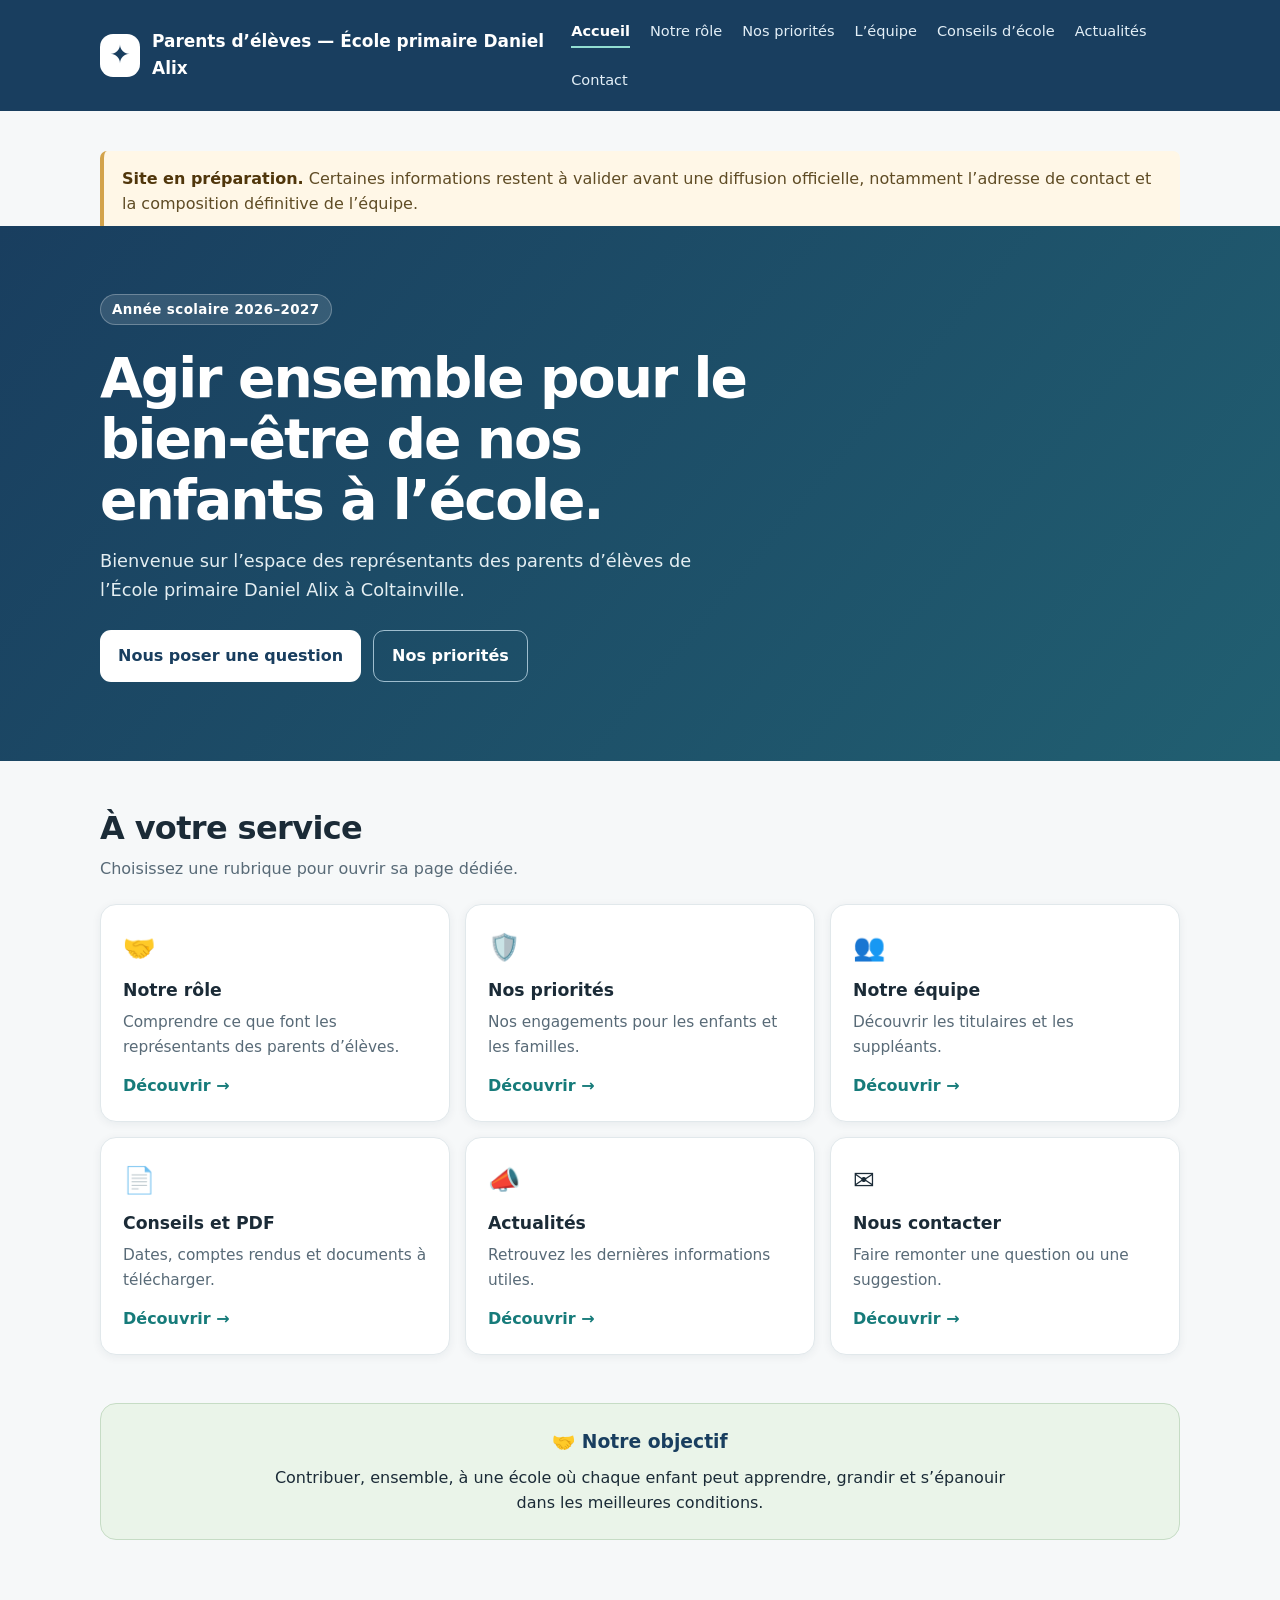
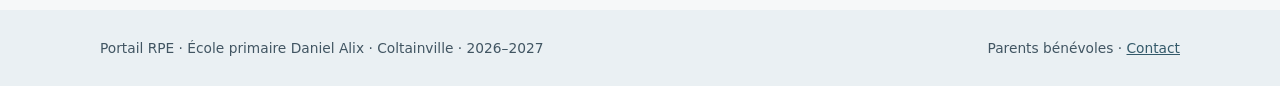
==== index.html @ e793947f "Add files via upload" ====
<!doctype html><html lang="fr"><head><meta charset="utf-8"><meta name="viewport" content="width=device-width, initial-scale=1"><meta name="theme-color" content="#193e5f"><title>Accueil | RPE École Daniel Alix – Coltainville</title><meta name="description" content="Portail des représentants des parents d’élèves"><link rel="stylesheet" href="style.css"></head><body><header class="sitehead"><div class="wrap top"><a href="index.html" class="brand"><span class="logo" aria-hidden="true">✦</span><span>Parents d’élèves <span id="school-title">— École Daniel Alix</span></span></a><nav class="nav" aria-label="Navigation principale"><a href="index.html" class="active" aria-current="page">Accueil</a><a href="role.html">Notre rôle</a><a href="priorites.html">Nos priorités</a><a href="equipe.html">L’équipe</a><a href="conseils.html">Conseils d’école</a><a href="actualites.html">Actualités</a><a href="contact.html">Contact</a></nav></div></header><main class="wrap page-content"><div class="notice" id="demo-note"><strong>Site en préparation.</strong> Certaines informations restent à valider avant une diffusion officielle, notamment l’adresse de contact et la composition définitive de l’équipe.</div><section class="hero" style="margin: -40px calc(50% - 50vw) 0;padding-left:max(18px,calc((100vw - 1080px)/2));padding-right:max(18px,calc((100vw - 1080px)/2))"><span class="eyebrow">Année scolaire 2026–2027</span><h1>Agir ensemble pour le bien-être de nos enfants à l’école.</h1><p>Bienvenue sur l’espace des représentants des parents d’élèves de l’École primaire Daniel Alix à Coltainville.</p><div class="actions"><a class="btn light" href="contact.html">Nous poser une question</a><a class="btn outline" href="priorites.html">Nos priorités</a></div></section><section class="section"><h2>À votre service</h2><p class="lead">Choisissez une rubrique pour ouvrir sa page dédiée.</p><div class="cards"><a class="card linkcard" href="role.html"><div class="symbol">🤝</div><h3>Notre rôle</h3><p>Comprendre ce que font les représentants des parents d’élèves.</p><span class="more">Découvrir →</span></a><a class="card linkcard" href="priorites.html"><div class="symbol">🛡️</div><h3>Nos priorités</h3><p>Nos engagements pour les enfants et les familles.</p><span class="more">Découvrir →</span></a><a class="card linkcard" href="equipe.html"><div class="symbol">👥</div><h3>Notre équipe</h3><p>Découvrir les titulaires et les suppléants.</p><span class="more">Découvrir →</span></a><a class="card linkcard" href="conseils.html"><div class="symbol">📄</div><h3>Conseils et PDF</h3><p>Dates, comptes rendus et documents à télécharger.</p><span class="more">Découvrir →</span></a><a class="card linkcard" href="actualites.html"><div class="symbol">📣</div><h3>Actualités</h3><p>Retrouvez les dernières informations utiles.</p><span class="more">Découvrir →</span></a><a class="card linkcard" href="contact.html"><div class="symbol">✉️</div><h3>Nous contacter</h3><p>Faire remonter une question ou une suggestion.</p><span class="more">Découvrir →</span></a></div></section><section class="section"><div class="objective"><h3>🤝 Notre objectif</h3><p>Contribuer, ensemble, à une école où chaque enfant peut apprendre, grandir et s’épanouir dans les meilleures conditions.</p></div></section></main><footer class="footer"><div class="wrap"><span>Portail RPE · <span id="footer-school">École primaire Daniel Alix</span> · <span id="footer-city">Coltainville</span> · <span id="footer-year">2026–2027</span></span><span>Parents bénévoles · <a href="contact.html">Contact</a></span></div></footer><script src="configuration.js"></script><script src="site.js"></script></body></html>
---- style.css ----
:root{--navy:#193e5f;--dark:#102b43;--teal:#167b7a;--cream:#f6f8f9;--ink:#1b2b37;--muted:#586a77;--line:#e1e8eb;--white:#fff;--accent:#e4f4f1}*{box-sizing:border-box}html{scroll-behavior:smooth}body{margin:0;background:var(--cream);color:var(--ink);font:16px/1.6 system-ui,-apple-system,'Segoe UI',sans-serif}a{color:var(--teal)}button,input,textarea{font:inherit}button{cursor:pointer}.wrap{width:min(1080px,calc(100% - 36px));margin:auto}.sitehead{background:var(--navy);color:white}.top{display:flex;align-items:center;justify-content:space-between;gap:15px;padding:19px 0}.brand{display:flex;align-items:center;gap:12px;font-weight:800;color:white;text-decoration:none;font-size:1.06rem}.logo{width:43px;height:43px;background:#fff;color:var(--navy);border-radius:13px;display:grid;place-items:center;font-size:25px}.nav{display:flex;flex-wrap:wrap;gap:20px}.nav a{color:#e3eff7;text-decoration:none;font-size:.91rem}.nav a:hover,.nav a:focus{text-decoration:underline}.hero{padding:68px 0 79px;background:linear-gradient(130deg,#193e5f,#215f71);color:white}.eyebrow{display:inline-block;background:#ffffff20;border:1px solid #ffffff44;padding:4px 11px;border-radius:30px;font-size:.84rem;font-weight:700;letter-spacing:.03em}.hero h1{font-size:clamp(2rem,5.5vw,3.45rem);line-height:1.1;letter-spacing:-.035em;margin:23px 0 17px;max-width:690px}.hero p{max-width:650px;font-size:1.11rem;color:#e4eef2;margin:0 0 26px}.actions{display:flex;gap:12px;flex-wrap:wrap}.btn{display:inline-flex;align-items:center;justify-content:center;text-decoration:none;border:0;border-radius:11px;padding:12px 18px;font-weight:750;min-height:45px}.btn.light{background:white;color:var(--navy)}.btn.outline{border:1px solid #9ebdce;color:white}.btn.teal{background:var(--teal);color:white}.btn:focus-visible,.nav a:focus-visible{outline:3px solid #ffcc6a;outline-offset:3px}main{padding:40px 0 70px}.notice{border-left:4px solid #d3a34b;background:#fff7e7;padding:15px 18px;border-radius:7px;margin-bottom:34px;color:#5f4c25}.notice strong{color:#50360b}.section{margin-top:48px}.section h2{font-size:clamp(1.45rem,3vw,2rem);line-height:1.2;letter-spacing:-.02em;margin:0 0 9px}.lead{color:var(--muted);margin:0 0 22px}.cards{display:grid;grid-template-columns:repeat(3,1fr);gap:15px}.card{background:white;border:1px solid var(--line);box-shadow:0 2px 10px #092c4210;border-radius:16px;padding:22px}.card .symbol{font-size:26px}.card h3{margin:9px 0 5px;font-size:1.08rem}.card p{margin:0;color:var(--muted);font-size:.96rem}.two{display:grid;grid-template-columns:1fr 1fr;gap:18px}.panel{background:white;border:1px solid var(--line);border-radius:16px;padding:26px}.panel h3{margin:0 0 12px}.panel p{margin:0 0 14px}.pill{display:inline-block;background:var(--accent);color:#126160;font-weight:700;padding:4px 9px;font-size:.77rem;border-radius:30px}.muted{color:var(--muted)}ul.simple{padding-left:20px;margin-bottom:0}li{margin:7px 0}.news{border-top:1px solid var(--line);padding:18px 0}.news:first-of-type{border-top:0}.news h3{margin:3px 0;font-size:1.04rem}.news p{margin:4px 0}.form{display:grid;gap:14px}.field{display:grid;gap:5px;font-weight:650;font-size:.93rem}.field input,.field textarea{border:1px solid #a9b9c2;border-radius:9px;padding:10px 12px;min-width:0;background:white;color:var(--ink)}.field textarea{resize:vertical;min-height:130px}.field input:focus,.field textarea:focus{outline:3px solid #ace0d9;border-color:var(--teal)}.help{font-size:.85rem;color:var(--muted)}.footer{padding:27px 0;background:#eaf0f3;color:#415562;font-size:.86rem}.footer a{color:#345a6a}.footer .wrap{display:flex;justify-content:space-between;gap:15px;flex-wrap:wrap}.priority-grid{display:grid;grid-template-columns:repeat(2,minmax(0,1fr));gap:15px}.priority{display:flex;gap:15px;align-items:flex-start}.priority-icon{width:49px;height:49px;flex:0 0 49px;display:grid;place-items:center;background:#e8f3ec;border-radius:14px;font-size:25px}.priority h3{margin:0 0 5px;font-size:1.04rem}.priority p{margin:0;color:var(--muted);font-size:.94rem}.objective{margin-top:16px;background:#eaf4e9;border:1px solid #c6dcc5;border-radius:16px;padding:23px;text-align:center}.objective h3{margin:0 0 8px;color:var(--navy)}.objective p{margin:0 auto;max-width:760px}.team-groups{display:grid;grid-template-columns:repeat(2,minmax(0,1fr));gap:18px;margin-top:16px}.team-group{border:1px solid var(--line);border-radius:14px;padding:18px;background:#f8fafb}.team-group h3{margin:0 0 12px;color:var(--navy)}.team-group ul{list-style:none;padding:0;margin:0;display:grid;gap:8px}.team-group li{margin:0;background:white;border:1px solid var(--line);border-radius:9px;padding:9px 12px;font-weight:600}@media(max-width:640px){.team-groups{grid-template-columns:1fr}}.hide{display:none!important}#noemail{background:#fff3e6;border:1px solid #ecc78b;padding:11px;border-radius:9px;font-size:.91rem}.contact-options{padding:14px;border-radius:12px;background:#ecf7f5;margin-bottom:15px}.contact-options p{margin:0}@media(max-width:780px){.top{align-items:flex-start;flex-direction:column}.nav{gap:8px 18px}.hero{padding:48px 0 57px}.cards{grid-template-columns:1fr}.priority-grid{grid-template-columns:1fr}.two{grid-template-columns:1fr}.panel{padding:20px}.section{margin-top:39px}}

/* Navigation et documents multipages */
.nav a.active{color:#fff;border-bottom:2px solid #92ded2;padding-bottom:4px;font-weight:750}.pagehero{background:linear-gradient(130deg,#193e5f,#215f71);color:white;padding:52px 0 58px}.pagehero h1{font-size:clamp(2rem,5vw,3rem);line-height:1.15;margin:14px 0 10px}.pagehero p{max-width:700px;color:#e4eef2;margin:0}.breadcrumb{font-size:.89rem;color:#d1e7e9}.breadcrumb a{color:white}.page-content{min-height:43vh}.linkcard{display:block;text-decoration:none;color:var(--ink);transition:transform .15s,box-shadow .15s}.linkcard:hover{transform:translateY(-3px);box-shadow:0 7px 22px #092c4222}.linkcard .more{display:inline-block;margin-top:14px;color:var(--teal);font-weight:750}.doclist{display:grid;gap:12px}.docitem{display:flex;align-items:center;justify-content:space-between;gap:20px;border:1px solid var(--line);background:white;border-radius:13px;padding:16px 19px}.docitem strong{display:block}.docitem small{color:var(--muted)}.docitem .btn{flex-shrink:0}.empty{background:#fff;padding:20px;border:1px dashed #b9c9ce;border-radius:13px;color:var(--muted)}.backlink{display:inline-block;margin:25px 0 0}.sitehead .top{min-height:78px}@media(max-width:650px){.docitem{align-items:flex-start;flex-direction:column}.docitem .btn{width:100%}}
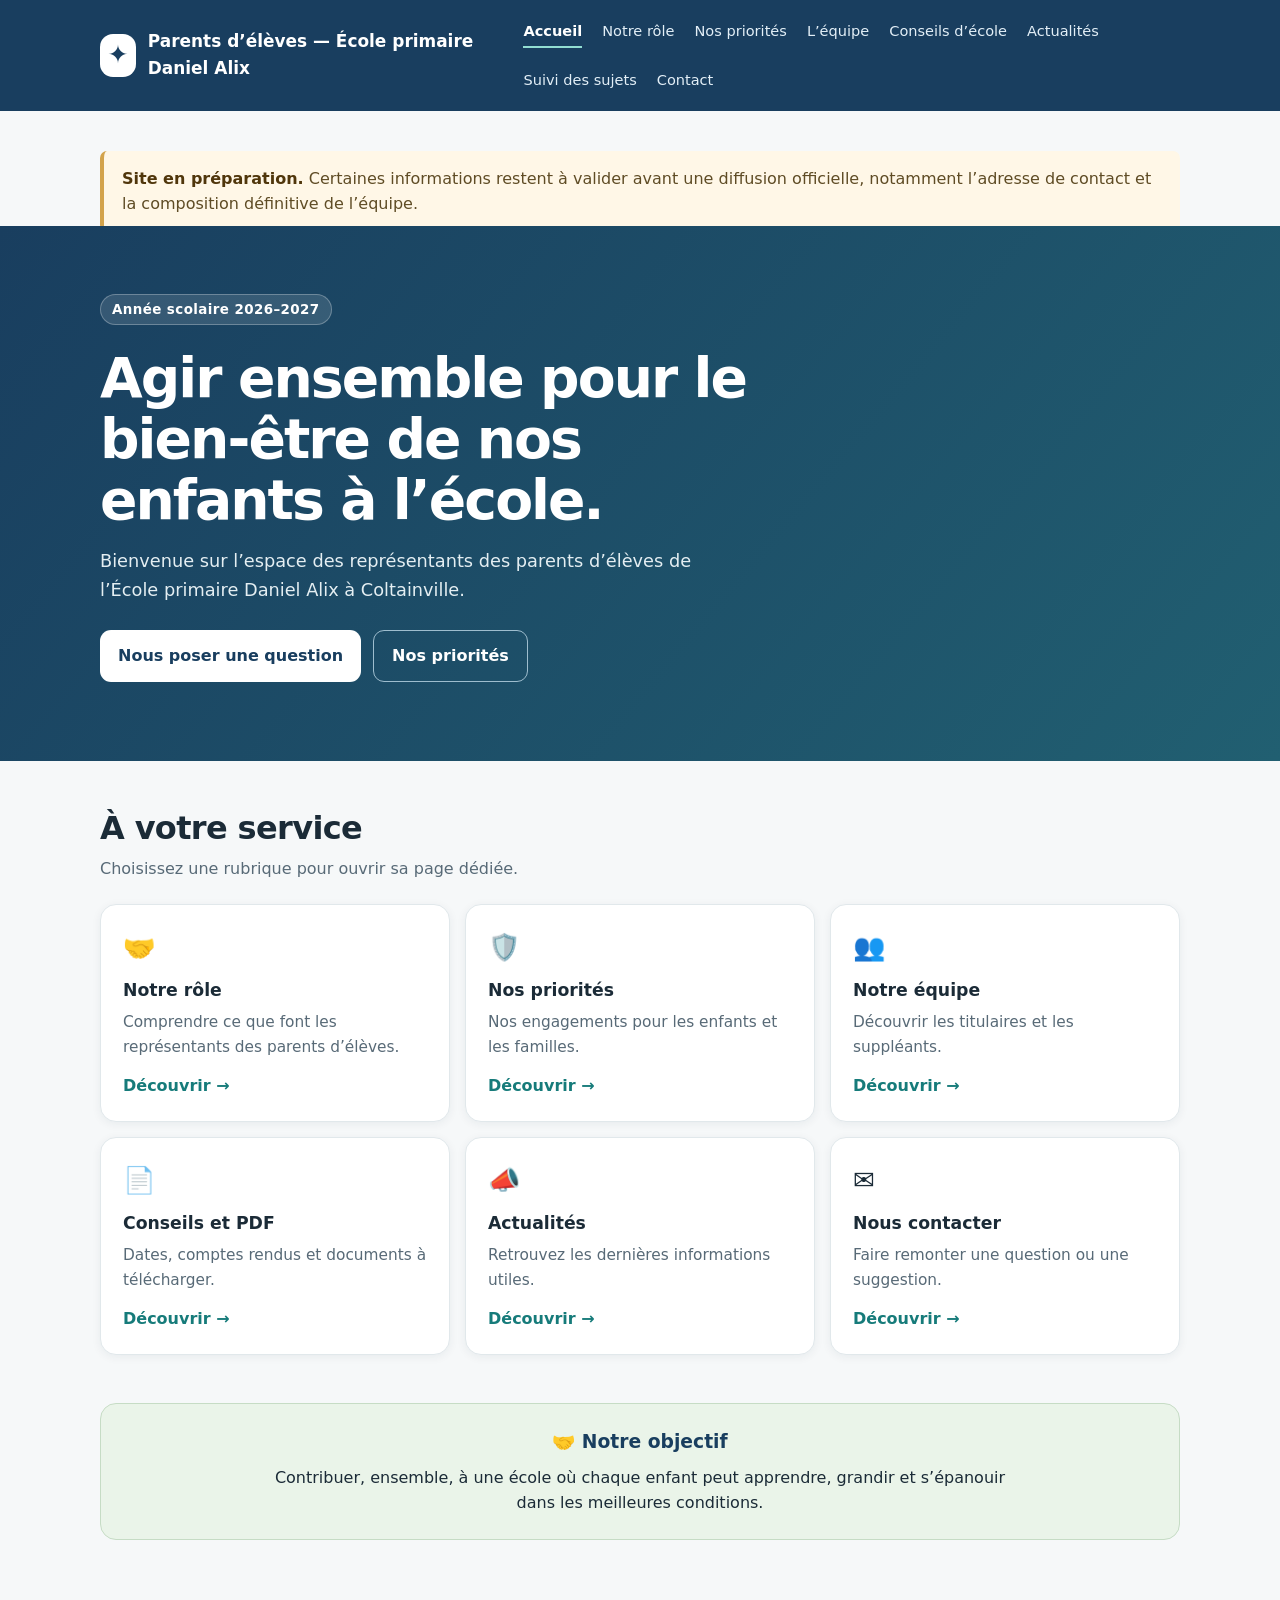
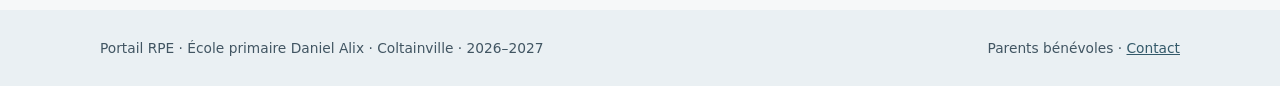
==== commit d0885da8: "Add files via upload" ====
--- a/index.html
+++ b/index.html
@@ -1 +1,3 @@
-<!doctype html><html lang="fr"><head><meta charset="utf-8"><meta name="viewport" content="width=device-width, initial-scale=1"><meta name="theme-color" content="#193e5f"><title>Accueil | RPE École Daniel Alix – Coltainville</title><meta name="description" content="Portail des représentants des parents d’élèves"><link rel="stylesheet" href="style.css"></head><body><header class="sitehead"><div class="wrap top"><a href="index.html" class="brand"><span class="logo" aria-hidden="true">✦</span><span>Parents d’élèves <span id="school-title">— École Daniel Alix</span></span></a><nav class="nav" aria-label="Navigation principale"><a href="index.html" class="active" aria-current="page">Accueil</a><a href="role.html">Notre rôle</a><a href="priorites.html">Nos priorités</a><a href="equipe.html">L’équipe</a><a href="conseils.html">Conseils d’école</a><a href="actualites.html">Actualités</a><a href="contact.html">Contact</a></nav></div></header><main class="wrap page-content"><div class="notice" id="demo-note"><strong>Site en préparation.</strong> Certaines informations restent à valider avant une diffusion officielle, notamment l’adresse de contact et la composition définitive de l’équipe.</div><section class="hero" style="margin: -40px calc(50% - 50vw) 0;padding-left:max(18px,calc((100vw - 1080px)/2));padding-right:max(18px,calc((100vw - 1080px)/2))"><span class="eyebrow">Année scolaire 2026–2027</span><h1>Agir ensemble pour le bien-être de nos enfants à l’école.</h1><p>Bienvenue sur l’espace des représentants des parents d’élèves de l’École primaire Daniel Alix à Coltainville.</p><div class="actions"><a class="btn light" href="contact.html">Nous poser une question</a><a class="btn outline" href="priorites.html">Nos priorités</a></div></section><section class="section"><h2>À votre service</h2><p class="lead">Choisissez une rubrique pour ouvrir sa page dédiée.</p><div class="cards"><a class="card linkcard" href="role.html"><div class="symbol">🤝</div><h3>Notre rôle</h3><p>Comprendre ce que font les représentants des parents d’élèves.</p><span class="more">Découvrir →</span></a><a class="card linkcard" href="priorites.html"><div class="symbol">🛡️</div><h3>Nos priorités</h3><p>Nos engagements pour les enfants et les familles.</p><span class="more">Découvrir →</span></a><a class="card linkcard" href="equipe.html"><div class="symbol">👥</div><h3>Notre équipe</h3><p>Découvrir les titulaires et les suppléants.</p><span class="more">Découvrir →</span></a><a class="card linkcard" href="conseils.html"><div class="symbol">📄</div><h3>Conseils et PDF</h3><p>Dates, comptes rendus et documents à télécharger.</p><span class="more">Découvrir →</span></a><a class="card linkcard" href="actualites.html"><div class="symbol">📣</div><h3>Actualités</h3><p>Retrouvez les dernières informations utiles.</p><span class="more">Découvrir →</span></a><a class="card linkcard" href="contact.html"><div class="symbol">✉️</div><h3>Nous contacter</h3><p>Faire remonter une question ou une suggestion.</p><span class="more">Découvrir →</span></a></div></section><section class="section"><div class="objective"><h3>🤝 Notre objectif</h3><p>Contribuer, ensemble, à une école où chaque enfant peut apprendre, grandir et s’épanouir dans les meilleures conditions.</p></div></section></main><footer class="footer"><div class="wrap"><span>Portail RPE · <span id="footer-school">École primaire Daniel Alix</span> · <span id="footer-city">Coltainville</span> · <span id="footer-year">2026–2027</span></span><span>Parents bénévoles · <a href="contact.html">Contact</a></span></div></footer><script src="configuration.js"></script><script src="site.js"></script></body></html>+<!DOCTYPE html>
+
+<html lang="fr"><head><meta charset="utf-8"/><meta content="width=device-width, initial-scale=1" name="viewport"/><meta content="#193e5f" name="theme-color"/><title>Accueil | RPE École Daniel Alix – Coltainville</title><meta content="Portail des représentants des parents d’élèves" name="description"/><link href="style.css" rel="stylesheet"/></head><body data-page-cms="index"><header class="sitehead"><div class="wrap top"><a class="brand" href="index.html"><span aria-hidden="true" class="logo">✦</span><span>Parents d’élèves <span id="school-title">— École Daniel Alix</span></span></a><nav aria-label="Navigation principale" class="nav"><a aria-current="page" class="active" href="index.html">Accueil</a><a href="role.html">Notre rôle</a><a href="priorites.html">Nos priorités</a><a href="equipe.html">L’équipe</a><a href="conseils.html">Conseils d’école</a><a href="actualites.html">Actualités</a><a href="suivi.html">Suivi des sujets</a><a href="contact.html">Contact</a></nav></div></header><main class="wrap page-content"><div class="notice" id="demo-note"><strong>Site en préparation.</strong> Certaines informations restent à valider avant une diffusion officielle, notamment l’adresse de contact et la composition définitive de l’équipe.</div><section class="hero" style="margin: -40px calc(50% - 50vw) 0;padding-left:max(18px,calc((100vw - 1080px)/2));padding-right:max(18px,calc((100vw - 1080px)/2))"><span class="eyebrow">Année scolaire 2026–2027</span><h1>Agir ensemble pour le bien-être de nos enfants à l’école.</h1><p data-cms-key="texte_01">Bienvenue sur l’espace des représentants des parents d’élèves de l’École primaire Daniel Alix à Coltainville.</p><div class="actions"><a class="btn light" href="contact.html">Nous poser une question</a><a class="btn outline" href="priorites.html">Nos priorités</a></div></section><section class="section"><h2 data-cms-key="rubrique_02">À votre service</h2><p class="lead" data-cms-key="texte_03">Choisissez une rubrique pour ouvrir sa page dédiée.</p><div class="cards"><a class="card linkcard" href="role.html"><div class="symbol">🤝</div><h3 data-cms-key="sous_titre_04">Notre rôle</h3><p data-cms-key="texte_10">Comprendre ce que font les représentants des parents d’élèves.</p><span class="more">Découvrir →</span></a><a class="card linkcard" href="priorites.html"><div class="symbol">🛡️</div><h3 data-cms-key="sous_titre_05">Nos priorités</h3><p data-cms-key="texte_11">Nos engagements pour les enfants et les familles.</p><span class="more">Découvrir →</span></a><a class="card linkcard" href="equipe.html"><div class="symbol">👥</div><h3 data-cms-key="sous_titre_06">Notre équipe</h3><p data-cms-key="texte_12">Découvrir les titulaires et les suppléants.</p><span class="more">Découvrir →</span></a><a class="card linkcard" href="conseils.html"><div class="symbol">📄</div><h3 data-cms-key="sous_titre_07">Conseils et PDF</h3><p data-cms-key="texte_13">Dates, comptes rendus et documents à télécharger.</p><span class="more">Découvrir →</span></a><a class="card linkcard" href="actualites.html"><div class="symbol">📣</div><h3 data-cms-key="sous_titre_08">Actualités</h3><p data-cms-key="texte_14">Retrouvez les dernières informations utiles.</p><span class="more">Découvrir →</span></a><a class="card linkcard" href="contact.html"><div class="symbol">✉️</div><h3 data-cms-key="sous_titre_09">Nous contacter</h3><p data-cms-key="texte_15">Faire remonter une question ou une suggestion.</p><span class="more">Découvrir →</span></a></div></section><section class="section"><div class="objective"><h3 data-cms-key="sous_titre_16">🤝 Notre objectif</h3><p data-cms-key="texte_17">Contribuer, ensemble, à une école où chaque enfant peut apprendre, grandir et s’épanouir dans les meilleures conditions.</p></div></section></main><footer class="footer"><div class="wrap"><span>Portail RPE · <span id="footer-school">École primaire Daniel Alix</span> · <span id="footer-city">Coltainville</span> · <span id="footer-year">2026–2027</span></span><span>Parents bénévoles · <a href="contact.html">Contact</a></span></div></footer><script src="configuration.js"></script><script src="site.js"></script></body></html>
--- a/style.css
+++ b/style.css
@@ -2,4 +2,14 @@
 :root{--navy:#193e5f;--dark:#102b43;--teal:#167b7a;--cream:#f6f8f9;--ink:#1b2b37;--muted:#586a77;--line:#e1e8eb;--white:#fff;--accent:#e4f4f1}*{box-sizing:border-box}html{scroll-behavior:smooth}body{margin:0;background:var(--cream);color:var(--ink);font:16px/1.6 system-ui,-apple-system,'Segoe UI',sans-serif}a{color:var(--teal)}button,input,textarea{font:inherit}button{cursor:pointer}.wrap{width:min(1080px,calc(100% - 36px));margin:auto}.sitehead{background:var(--navy);color:white}.top{display:flex;align-items:center;justify-content:space-between;gap:15px;padding:19px 0}.brand{display:flex;align-items:center;gap:12px;font-weight:800;color:white;text-decoration:none;font-size:1.06rem}.logo{width:43px;height:43px;background:#fff;color:var(--navy);border-radius:13px;display:grid;place-items:center;font-size:25px}.nav{display:flex;flex-wrap:wrap;gap:20px}.nav a{color:#e3eff7;text-decoration:none;font-size:.91rem}.nav a:hover,.nav a:focus{text-decoration:underline}.hero{padding:68px 0 79px;background:linear-gradient(130deg,#193e5f,#215f71);color:white}.eyebrow{display:inline-block;background:#ffffff20;border:1px solid #ffffff44;padding:4px 11px;border-radius:30px;font-size:.84rem;font-weight:700;letter-spacing:.03em}.hero h1{font-size:clamp(2rem,5.5vw,3.45rem);line-height:1.1;letter-spacing:-.035em;margin:23px 0 17px;max-width:690px}.hero p{max-width:650px;font-size:1.11rem;color:#e4eef2;margin:0 0 26px}.actions{display:flex;gap:12px;flex-wrap:wrap}.btn{display:inline-flex;align-items:center;justify-content:center;text-decoration:none;border:0;border-radius:11px;padding:12px 18px;font-weight:750;min-height:45px}.btn.light{background:white;color:var(--navy)}.btn.outline{border:1px solid #9ebdce;color:white}.btn.teal{background:var(--teal);color:white}.btn:focus-visible,.nav a:focus-visible{outline:3px solid #ffcc6a;outline-offset:3px}main{padding:40px 0 70px}.notice{border-left:4px solid #d3a34b;background:#fff7e7;padding:15px 18px;border-radius:7px;margin-bottom:34px;color:#5f4c25}.notice strong{color:#50360b}.section{margin-top:48px}.section h2{font-size:clamp(1.45rem,3vw,2rem);line-height:1.2;letter-spacing:-.02em;margin:0 0 9px}.lead{color:var(--muted);margin:0 0 22px}.cards{display:grid;grid-template-columns:repeat(3,1fr);gap:15px}.card{background:white;border:1px solid var(--line);box-shadow:0 2px 10px #092c4210;border-radius:16px;padding:22px}.card .symbol{font-size:26px}.card h3{margin:9px 0 5px;font-size:1.08rem}.card p{margin:0;color:var(--muted);font-size:.96rem}.two{display:grid;grid-template-columns:1fr 1fr;gap:18px}.panel{background:white;border:1px solid var(--line);border-radius:16px;padding:26px}.panel h3{margin:0 0 12px}.panel p{margin:0 0 14px}.pill{display:inline-block;background:var(--accent);color:#126160;font-weight:700;padding:4px 9px;font-size:.77rem;border-radius:30px}.muted{color:var(--muted)}ul.simple{padding-left:20px;margin-bottom:0}li{margin:7px 0}.news{border-top:1px solid var(--line);padding:18px 0}.news:first-of-type{border-top:0}.news h3{margin:3px 0;font-size:1.04rem}.news p{margin:4px 0}.form{display:grid;gap:14px}.field{display:grid;gap:5px;font-weight:650;font-size:.93rem}.field input,.field textarea{border:1px solid #a9b9c2;border-radius:9px;padding:10px 12px;min-width:0;background:white;color:var(--ink)}.field textarea{resize:vertical;min-height:130px}.field input:focus,.field textarea:focus{outline:3px solid #ace0d9;border-color:var(--teal)}.help{font-size:.85rem;color:var(--muted)}.footer{padding:27px 0;background:#eaf0f3;color:#415562;font-size:.86rem}.footer a{color:#345a6a}.footer .wrap{display:flex;justify-content:space-between;gap:15px;flex-wrap:wrap}.priority-grid{display:grid;grid-template-columns:repeat(2,minmax(0,1fr));gap:15px}.priority{display:flex;gap:15px;align-items:flex-start}.priority-icon{width:49px;height:49px;flex:0 0 49px;display:grid;place-items:center;background:#e8f3ec;border-radius:14px;font-size:25px}.priority h3{margin:0 0 5px;font-size:1.04rem}.priority p{margin:0;color:var(--muted);font-size:.94rem}.objective{margin-top:16px;background:#eaf4e9;border:1px solid #c6dcc5;border-radius:16px;padding:23px;text-align:center}.objective h3{margin:0 0 8px;color:var(--navy)}.objective p{margin:0 auto;max-width:760px}.team-groups{display:grid;grid-template-columns:repeat(2,minmax(0,1fr));gap:18px;margin-top:16px}.team-group{border:1px solid var(--line);border-radius:14px;padding:18px;background:#f8fafb}.team-group h3{margin:0 0 12px;color:var(--navy)}.team-group ul{list-style:none;padding:0;margin:0;display:grid;gap:8px}.team-group li{margin:0;background:white;border:1px solid var(--line);border-radius:9px;padding:9px 12px;font-weight:600}@media(max-width:640px){.team-groups{grid-template-columns:1fr}}.hide{display:none!important}#noemail{background:#fff3e6;border:1px solid #ecc78b;padding:11px;border-radius:9px;font-size:.91rem}.contact-options{padding:14px;border-radius:12px;background:#ecf7f5;margin-bottom:15px}.contact-options p{margin:0}@media(max-width:780px){.top{align-items:flex-start;flex-direction:column}.nav{gap:8px 18px}.hero{padding:48px 0 57px}.cards{grid-template-columns:1fr}.priority-grid{grid-template-columns:1fr}.two{grid-template-columns:1fr}.panel{padding:20px}.section{margin-top:39px}}
 
 /* Navigation et documents multipages */
-.nav a.active{color:#fff;border-bottom:2px solid #92ded2;padding-bottom:4px;font-weight:750}.pagehero{background:linear-gradient(130deg,#193e5f,#215f71);color:white;padding:52px 0 58px}.pagehero h1{font-size:clamp(2rem,5vw,3rem);line-height:1.15;margin:14px 0 10px}.pagehero p{max-width:700px;color:#e4eef2;margin:0}.breadcrumb{font-size:.89rem;color:#d1e7e9}.breadcrumb a{color:white}.page-content{min-height:43vh}.linkcard{display:block;text-decoration:none;color:var(--ink);transition:transform .15s,box-shadow .15s}.linkcard:hover{transform:translateY(-3px);box-shadow:0 7px 22px #092c4222}.linkcard .more{display:inline-block;margin-top:14px;color:var(--teal);font-weight:750}.doclist{display:grid;gap:12px}.docitem{display:flex;align-items:center;justify-content:space-between;gap:20px;border:1px solid var(--line);background:white;border-radius:13px;padding:16px 19px}.docitem strong{display:block}.docitem small{color:var(--muted)}.docitem .btn{flex-shrink:0}.empty{background:#fff;padding:20px;border:1px dashed #b9c9ce;border-radius:13px;color:var(--muted)}.backlink{display:inline-block;margin:25px 0 0}.sitehead .top{min-height:78px}@media(max-width:650px){.docitem{align-items:flex-start;flex-direction:column}.docitem .btn{width:100%}}+.nav a.active{color:#fff;border-bottom:2px solid #92ded2;padding-bottom:4px;font-weight:750}.pagehero{background:linear-gradient(130deg,#193e5f,#215f71);color:white;padding:52px 0 58px}.pagehero h1{font-size:clamp(2rem,5vw,3rem);line-height:1.15;margin:14px 0 10px}.pagehero p{max-width:700px;color:#e4eef2;margin:0}.breadcrumb{font-size:.89rem;color:#d1e7e9}.breadcrumb a{color:white}.page-content{min-height:43vh}.linkcard{display:block;text-decoration:none;color:var(--ink);transition:transform .15s,box-shadow .15s}.linkcard:hover{transform:translateY(-3px);box-shadow:0 7px 22px #092c4222}.linkcard .more{display:inline-block;margin-top:14px;color:var(--teal);font-weight:750}.doclist{display:grid;gap:12px}.docitem{display:flex;align-items:center;justify-content:space-between;gap:20px;border:1px solid var(--line);background:white;border-radius:13px;padding:16px 19px}.docitem strong{display:block}.docitem small{color:var(--muted)}.docitem .btn{flex-shrink:0}.empty{background:#fff;padding:20px;border:1px dashed #b9c9ce;border-radius:13px;color:var(--muted)}.backlink{display:inline-block;margin:25px 0 0}.sitehead .top{min-height:78px}@media(max-width:650px){.docitem{align-items:flex-start;flex-direction:column}.docitem .btn{width:100%}}
+/* Formulaire public et suivi des demandes */
+.field select{border:1px solid #a9b9c2;border-radius:9px;padding:10px 12px;width:100%;background:#fff;color:var(--ink);font:inherit}
+.honeypot{position:absolute;left:-10000px;top:auto;width:1px;height:1px;overflow:hidden}
+.consent{display:flex;gap:11px;align-items:flex-start;font-size:.88rem;line-height:1.45}
+.consent input{margin-top:5px;flex-shrink:0}
+.suivi-items{display:grid;gap:14px;margin-top:20px}
+.suivi-item{background:white;border:1px solid var(--line);border-radius:14px;padding:21px}
+.suivi-item h3{margin:0 0 9px;color:var(--navy)}
+.suivi-status{display:inline-block;font-size:.8rem;background:#ecf7f5;color:#175d59;border-radius:20px;padding:3px 11px;font-weight:700}
+.suivi-item p{margin:12px 0 0;white-space:pre-wrap}
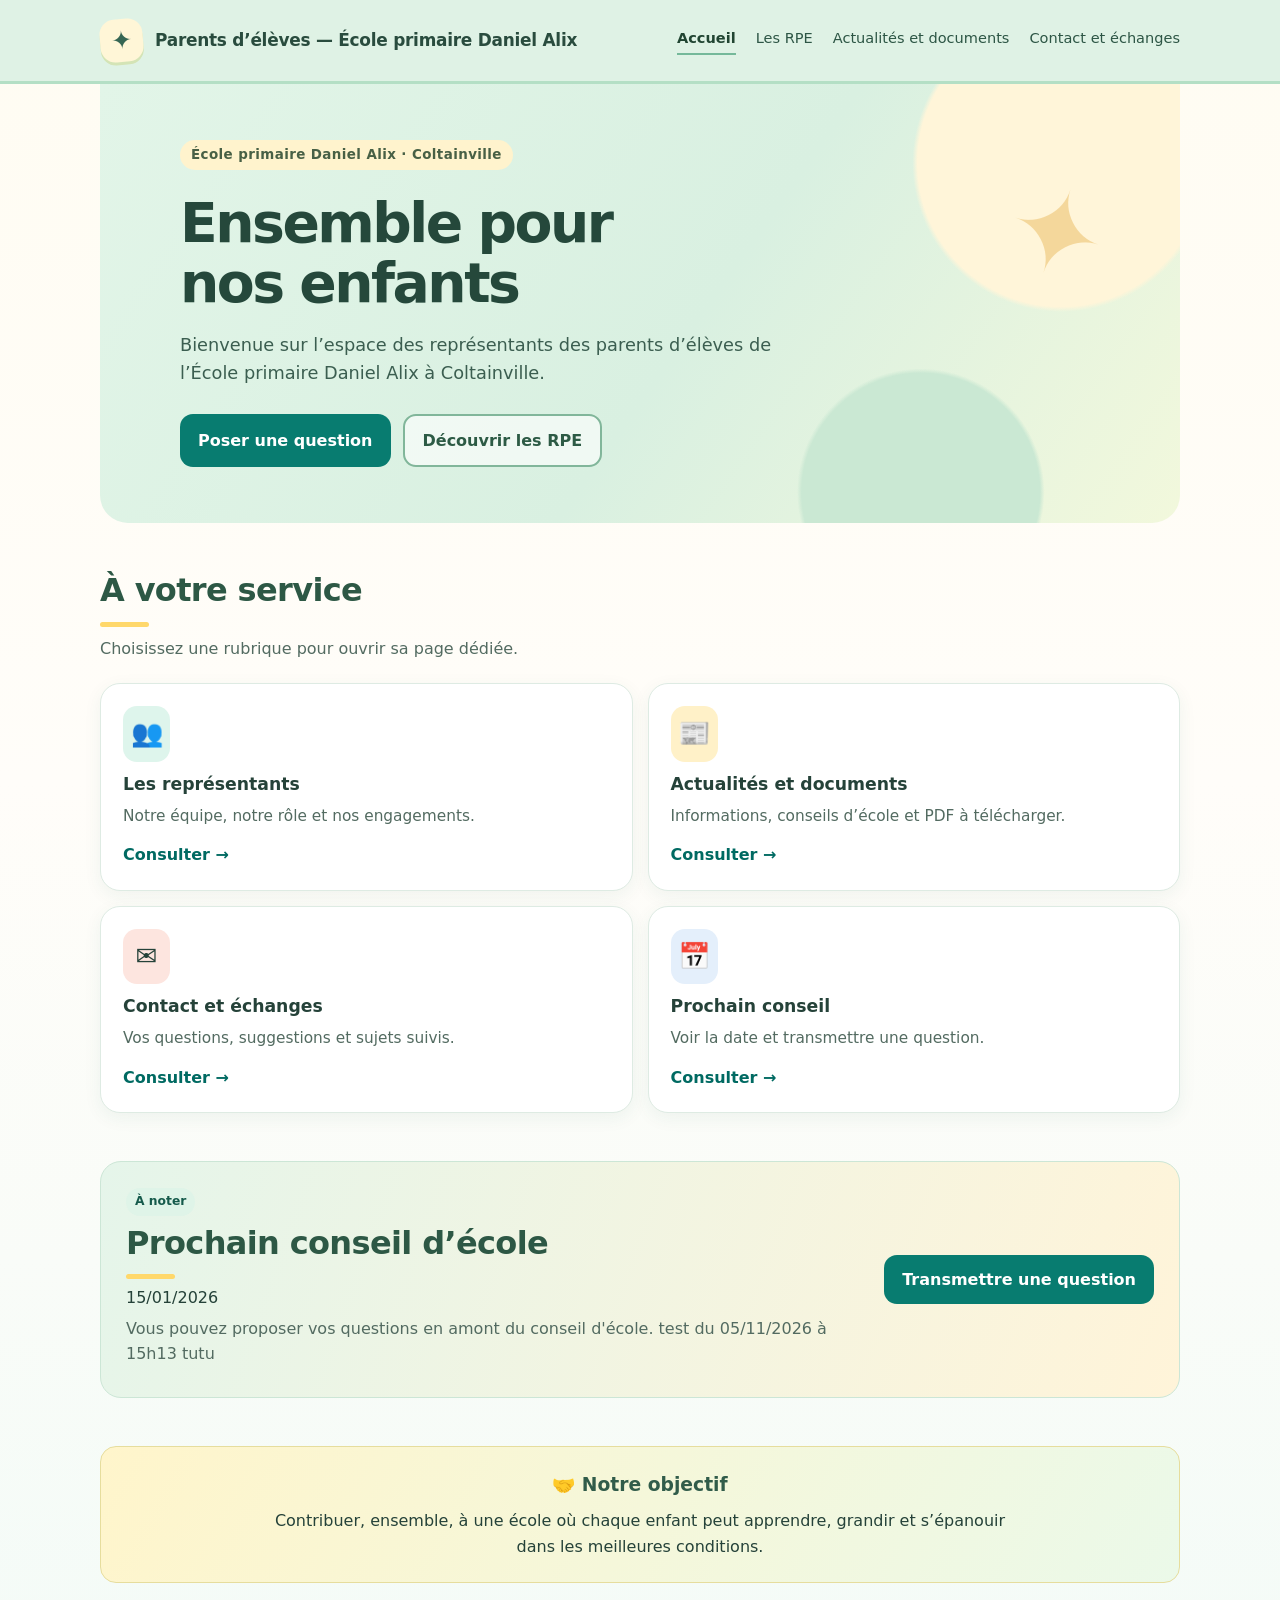
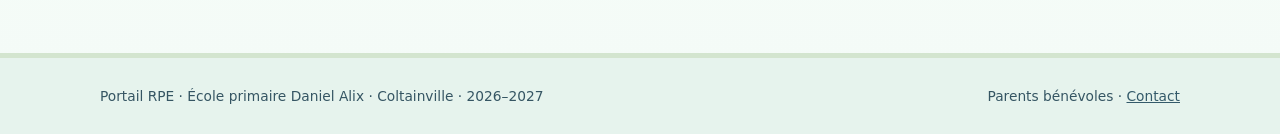
==== commit 17e3cb52: "Add files via upload" ====
--- a/index.html
+++ b/index.html
@@ -1,3 +1,3 @@
 <!DOCTYPE html>
 
-<html lang="fr"><head><meta charset="utf-8"/><meta content="width=device-width, initial-scale=1" name="viewport"/><meta content="#193e5f" name="theme-color"/><title>Accueil | RPE École Daniel Alix – Coltainville</title><meta content="Portail des représentants des parents d’élèves" name="description"/><link href="style.css" rel="stylesheet"/></head><body data-page-cms="index"><header class="sitehead"><div class="wrap top"><a class="brand" href="index.html"><span aria-hidden="true" class="logo">✦</span><span>Parents d’élèves <span id="school-title">— École Daniel Alix</span></span></a><nav aria-label="Navigation principale" class="nav"><a aria-current="page" class="active" href="index.html">Accueil</a><a href="role.html">Notre rôle</a><a href="priorites.html">Nos priorités</a><a href="equipe.html">L’équipe</a><a href="conseils.html">Conseils d’école</a><a href="actualites.html">Actualités</a><a href="suivi.html">Suivi des sujets</a><a href="contact.html">Contact</a></nav></div></header><main class="wrap page-content"><div class="notice" id="demo-note"><strong>Site en préparation.</strong> Certaines informations restent à valider avant une diffusion officielle, notamment l’adresse de contact et la composition définitive de l’équipe.</div><section class="hero" style="margin: -40px calc(50% - 50vw) 0;padding-left:max(18px,calc((100vw - 1080px)/2));padding-right:max(18px,calc((100vw - 1080px)/2))"><span class="eyebrow">Année scolaire 2026–2027</span><h1>Agir ensemble pour le bien-être de nos enfants à l’école.</h1><p data-cms-key="texte_01">Bienvenue sur l’espace des représentants des parents d’élèves de l’École primaire Daniel Alix à Coltainville.</p><div class="actions"><a class="btn light" href="contact.html">Nous poser une question</a><a class="btn outline" href="priorites.html">Nos priorités</a></div></section><section class="section"><h2 data-cms-key="rubrique_02">À votre service</h2><p class="lead" data-cms-key="texte_03">Choisissez une rubrique pour ouvrir sa page dédiée.</p><div class="cards"><a class="card linkcard" href="role.html"><div class="symbol">🤝</div><h3 data-cms-key="sous_titre_04">Notre rôle</h3><p data-cms-key="texte_10">Comprendre ce que font les représentants des parents d’élèves.</p><span class="more">Découvrir →</span></a><a class="card linkcard" href="priorites.html"><div class="symbol">🛡️</div><h3 data-cms-key="sous_titre_05">Nos priorités</h3><p data-cms-key="texte_11">Nos engagements pour les enfants et les familles.</p><span class="more">Découvrir →</span></a><a class="card linkcard" href="equipe.html"><div class="symbol">👥</div><h3 data-cms-key="sous_titre_06">Notre équipe</h3><p data-cms-key="texte_12">Découvrir les titulaires et les suppléants.</p><span class="more">Découvrir →</span></a><a class="card linkcard" href="conseils.html"><div class="symbol">📄</div><h3 data-cms-key="sous_titre_07">Conseils et PDF</h3><p data-cms-key="texte_13">Dates, comptes rendus et documents à télécharger.</p><span class="more">Découvrir →</span></a><a class="card linkcard" href="actualites.html"><div class="symbol">📣</div><h3 data-cms-key="sous_titre_08">Actualités</h3><p data-cms-key="texte_14">Retrouvez les dernières informations utiles.</p><span class="more">Découvrir →</span></a><a class="card linkcard" href="contact.html"><div class="symbol">✉️</div><h3 data-cms-key="sous_titre_09">Nous contacter</h3><p data-cms-key="texte_15">Faire remonter une question ou une suggestion.</p><span class="more">Découvrir →</span></a></div></section><section class="section"><div class="objective"><h3 data-cms-key="sous_titre_16">🤝 Notre objectif</h3><p data-cms-key="texte_17">Contribuer, ensemble, à une école où chaque enfant peut apprendre, grandir et s’épanouir dans les meilleures conditions.</p></div></section></main><footer class="footer"><div class="wrap"><span>Portail RPE · <span id="footer-school">École primaire Daniel Alix</span> · <span id="footer-city">Coltainville</span> · <span id="footer-year">2026–2027</span></span><span>Parents bénévoles · <a href="contact.html">Contact</a></span></div></footer><script src="configuration.js"></script><script src="site.js"></script></body></html>+<html lang="fr"><head><meta charset="utf-8"/><meta content="width=device-width, initial-scale=1" name="viewport"/><meta content="#DFF2E5" name="theme-color"/><title>Accueil | RPE École Daniel Alix – Coltainville</title><meta content="Portail des représentants des parents d’élèves" name="description"/><link href="style.css" rel="stylesheet"/></head><body data-page-cms="index"><header class="sitehead"><div class="wrap top"><a class="brand" href="index.html"><span aria-hidden="true" class="logo">✦</span><span>Parents d’élèves <span id="school-title">— École Daniel Alix</span></span></a><nav aria-label="Navigation principale" class="nav"><a aria-current="page" class="active" href="index.html">Accueil</a><a href="equipe.html">Les RPE</a><a href="actualites.html">Actualités et documents</a><a href="contact.html">Contact et échanges</a></nav></div></header><main class="wrap page-content"><section class="hero hero-home"><div class="hero-inner"><span class="eyebrow">École primaire Daniel Alix · Coltainville</span><h1>Ensemble pour nos enfants</h1><p data-cms-key="texte_01">Bienvenue sur l’espace des représentants des parents d’élèves de l’École primaire Daniel Alix à Coltainville.</p><div class="actions"><a class="btn teal" href="contact.html">Poser une question</a><a class="btn outline" href="equipe.html">Découvrir les RPE</a></div></div></section><section class="section"><h2 data-cms-key="rubrique_02">L’essentiel, en quelques clics</h2><p class="lead" data-cms-key="texte_03">Toutes les informations utiles aux familles, au même endroit.</p><div class="cards cards-four"><a class="card linkcard" href="equipe.html"><div class="symbol">👥</div><h3 data-cms-key="sous_titre_04">Les représentants</h3><p data-cms-key="texte_10">Notre équipe, notre rôle et nos engagements.</p><span class="more">Consulter →</span></a><a class="card linkcard" href="actualites.html"><div class="symbol">📰</div><h3 data-cms-key="sous_titre_05">Actualités et documents</h3><p data-cms-key="texte_11">Informations, conseils d’école et PDF à télécharger.</p><span class="more">Consulter →</span></a><a class="card linkcard" href="contact.html"><div class="symbol">✉️</div><h3 data-cms-key="sous_titre_06">Contact et échanges</h3><p data-cms-key="texte_12">Vos questions, suggestions et sujets suivis.</p><span class="more">Consulter →</span></a><a class="card linkcard" href="actualites.html#conseil"><div class="symbol">📅</div><h3 data-cms-key="sous_titre_07">Prochain conseil</h3><p data-cms-key="texte_13">Voir la date et transmettre une question.</p><span class="more">Consulter →</span></a></div></section><section class="section"><div class="highlight-meeting"><div><span class="pill">À noter</span><h2>Prochain conseil d’école</h2><p id="next-meeting">Date à confirmer</p><p class="muted" id="meeting-note">Transmettez vos questions en amont du conseil.</p></div><a class="btn teal" href="contact.html">Transmettre une question</a></div></section><section class="section"><div class="objective"><h3 data-cms-key="sous_titre_16">🤝 Notre objectif</h3><p data-cms-key="texte_17">Contribuer, ensemble, à une école où chaque enfant peut apprendre, grandir et s’épanouir dans les meilleures conditions.</p></div></section></main><footer class="footer"><div class="wrap"><span>Portail RPE · <span id="footer-school">École primaire Daniel Alix</span> · <span id="footer-city">Coltainville</span> · <span id="footer-year">2026–2027</span></span><span>Parents bénévoles · <a href="contact.html">Contact</a></span></div></footer><script src="configuration.js"></script><script src="site.js"></script></body></html>
--- a/style.css
+++ b/style.css
@@ -13,3 +13,101 @@
 .suivi-item h3{margin:0 0 9px;color:var(--navy)}
 .suivi-status{display:inline-block;font-size:.8rem;background:#ecf7f5;color:#175d59;border-radius:20px;padding:3px 11px;font-weight:700}
 .suivi-item p{margin:12px 0 0;white-space:pre-wrap}
+
+
+/* ===============================================================
+   THÈME RPE DANIEL ALIX — Couleurs joyeuses et accessibles
+   Modification uniquement visuelle : aucun impact sur le CMS,
+   les données ou le formulaire Netlify.
+   =============================================================== */
+:root{
+  --navy:#174665;
+  --dark:#17374b;
+  --teal:#087c70;
+  --cream:#fffdf7;
+  --ink:#203744;
+  --muted:#506573;
+  --line:#e2e9df;
+  --accent:#e4f6ed;
+  --white:#fff;
+  --sun:#ffd86b;
+  --coral:#ed7968;
+  --leaf:#76b998;
+  --sky:#b9e5f3;
+}
+body{background:linear-gradient(180deg,#fffcf2 0%,#fffdf9 45%,#f3fbf7 100%);}
+.sitehead{background:#174665;border-bottom:5px solid var(--sun);}
+.logo{background:var(--sun);color:#16435a;box-shadow:0 3px 0 #e9a54b;border-radius:15px;transform:rotate(-5deg);}
+.brand{letter-spacing:-.015em;}
+.nav a{color:#f1fafc;transition:background .2s,color .2s;}
+.nav a:hover,.nav a:focus-visible{color:#fff;text-decoration:none;background:#ffffff22;border-radius:8px;}
+.nav a.active{color:#fff9dd;border-color:var(--sun);}
+.hero,.pagehero{background:radial-gradient(circle at 90% 20%,#ffffff18 0 16%,transparent 16.4%),radial-gradient(circle at 78% 87%,#ffd86b44 0 12%,transparent 12.4%),linear-gradient(122deg,#174665 0%,#167a81 58%,#419d91 100%);}
+.hero{position:relative;overflow:hidden;}
+.hero:after{content:'✦';position:absolute;right:7%;top:13%;font-size:clamp(55px,9vw,140px);color:#ffda7066;pointer-events:none;transform:rotate(18deg);}
+.hero h1,.pagehero h1{letter-spacing:-.045em;text-wrap:balance;}
+.hero p,.pagehero p{color:#f3fcfb;}
+.eyebrow{background:#ffebaf;color:#29434c;border:0;box-shadow:0 2px 0 #e9bb58;}
+.btn{border-radius:13px;transition:transform .18s,filter .18s,box-shadow .18s;}
+.btn:hover{transform:translateY(-2px);filter:brightness(1.025);box-shadow:0 7px 14px #1a43521d;}
+.btn.light{background:var(--sun);color:#263d43;}
+.btn.teal{background:#087c70;color:#fff;}
+.btn.outline{border:2px solid #edf8f5;background:#ffffff10;color:#fff;}
+.notice{border-left:5px solid #e4ad3e;background:#fff5d6;color:#624a20;box-shadow:0 3px 12px #bba04d16;}
+.section h2{color:#19485a;}
+.section h2:after{content:'';display:block;width:49px;height:5px;background:var(--sun);border-radius:30px;margin-top:12px;}
+.card,.panel,.docitem,.suivi-item{border-color:#deebe3;box-shadow:0 5px 18px #225c5010;}
+.card{border-radius:20px;transition:transform .18s,box-shadow .18s;}
+.card:hover{transform:translateY(-3px);box-shadow:0 12px 28px #225c501c;}
+.card .symbol{display:inline-grid;place-items:center;min-width:47px;min-height:47px;background:#def5ec;border-radius:14px;padding:7px;}
+.cards > :nth-child(4n+2) .symbol{background:#fff1c8;}
+.cards > :nth-child(4n+3) .symbol{background:#fde5df;}
+.cards > :nth-child(4n+4) .symbol{background:#e4effb;}
+.linkcard .more{color:#006a62;}
+.panel{border-radius:19px;}
+.pill,.suivi-status{background:#dff4e8;color:#155a4b;}
+.priority-icon{background:#e1f4e9;border-radius:17px;}
+.priority-grid > :nth-child(4n+2) .priority-icon{background:#fff0c1;}
+.priority-grid > :nth-child(4n+3) .priority-icon{background:#ffe7df;}
+.priority-grid > :nth-child(4n+4) .priority-icon{background:#dff1fc;}
+.objective{background:linear-gradient(120deg,#fff5cb,#ebf9e9);border:1px solid #e6dd9d;}
+.team-group{background:#f8fdf9;}
+.team-group:nth-child(2){background:#fffbf0;}
+.team-group li{border-left:4px solid #91cdae;}
+.team-group:nth-child(2) li{border-left-color:#f1c76b;}
+.contact-options{background:#e7f7f0;}
+.field input:focus,.field textarea:focus,.field select:focus{outline:3px solid #c2e9d9;border-color:#148675;}
+.footer{background:#e6f3ed;border-top:5px solid #d3e5cf;color:#355563;}
+@media(prefers-reduced-motion:reduce){.btn,.card,.nav a{transition:none}.btn:hover,.card:hover{transform:none}}
+
+/* THÈME VERT PASTEL — en-tête et bandeaux de toutes les pages */
+:root{--navy:#315b4c;--dark:#25483b;--teal:#377a63;--cream:#fbfdf9;--ink:#254239;--muted:#536b61;--line:#dceadf;--accent:#e3f5e9}
+.sitehead{background:#dff2e5;color:#294c3e;border-bottom:3px solid #b4dfc5}
+.brand{color:#294c3e}
+.logo{background:#fff6d7;color:#356653;box-shadow:0 3px 0 #d4e4b6}
+.nav a{color:#2d5645}
+.nav a:hover,.nav a:focus-visible{color:#214532;background:#c6e7d2}
+.nav a.active{color:#214532;border-color:#75b99a}
+.hero,.pagehero{background:radial-gradient(circle at 89% 18%,#fff5d9 0 14%,transparent 14.5%),radial-gradient(circle at 76% 93%,#cae8d3 0 13%,transparent 13.5%),linear-gradient(125deg,#e2f5e8 0%,#d9f0e1 55%,#f2f8dc 100%);color:#284b3d}
+.hero h1,.pagehero h1{color:#25483b}
+.hero p,.pagehero p{color:#3b5e50}
+.hero:after{color:#ebbd6688}
+.eyebrow{background:#fff3cd;color:#486045;box-shadow:none}
+.btn.light{background:#fff5cd;color:#314c3d}
+.btn.outline{background:#ffffff9c;color:#2d5b45;border:2px solid #81b69a}
+.breadcrumb{color:#4c6e5b}
+.breadcrumb a{color:#285c44}
+.section h2{color:#2d5845}
+.objective h3,.team-group h3,.suivi-item h3{color:#315c4a}
+
+/* Réorganisation du portail en quatre rubriques principales */
+.page-content>.page-intro{margin-top:5px;margin-bottom:28px}
+.page-intro h1{font-size:clamp(2rem,4vw,2.7rem);letter-spacing:-.035em;color:#285541;margin:0 0 7px}
+.page-content>[id]{scroll-margin-top:25px}
+.hero-home{padding:56px clamp(18px,5vw,55px);margin-top:-40px;border-radius:0 0 28px 28px}
+.hero-home .hero-inner{max-width:920px;margin:auto}
+.cards-four{grid-template-columns:repeat(2,minmax(0,1fr))}
+.highlight-meeting{background:linear-gradient(110deg,#e5f5ea,#fff4d9);padding:25px;border:1px solid #cce6d6;border-radius:21px;display:flex;align-items:center;justify-content:space-between;gap:20px}
+.highlight-meeting h2{margin:8px 0 6px}.highlight-meeting p{margin:5px 0}.highlight-meeting .btn{flex-shrink:0}
+#role,#priorites,#benevolat,#conseil,#suivi{scroll-margin-top:20px}
+@media(max-width:760px){.cards-four{grid-template-columns:1fr}.highlight-meeting{align-items:stretch;flex-direction:column}.highlight-meeting .btn{width:100%}.hero-home{padding:40px 20px}}
